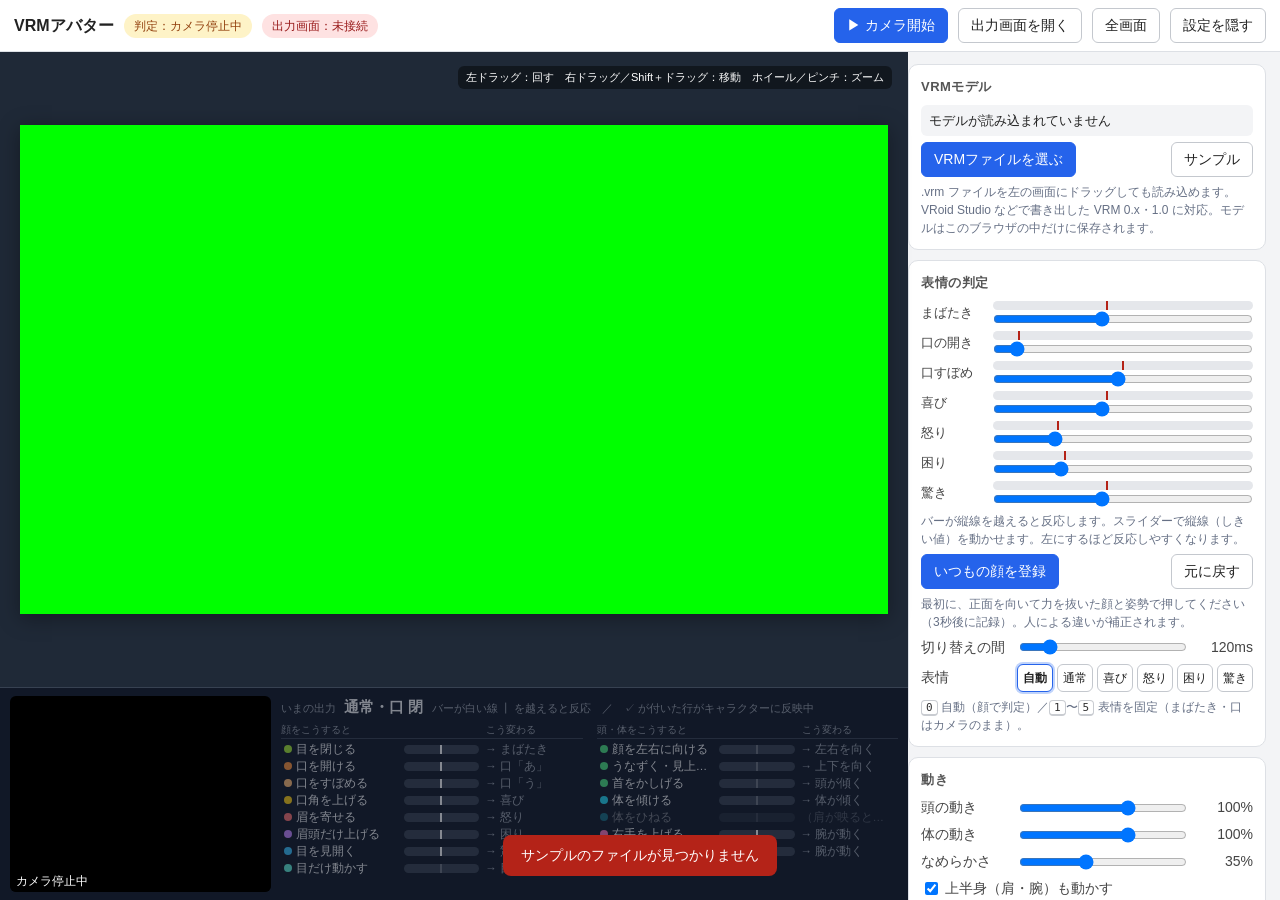
==== index.html @ b165fdb2 "Add files via upload" ====
<!doctype html>
<html lang="ja">
<head>
<meta charset="utf-8">
<meta name="viewport" content="width=device-width, initial-scale=1">
<title>VRMアバター（表情・体で動く）</title>
<link rel="icon" href="data:image/svg+xml,%3Csvg xmlns=%22http://www.w3.org/2000/svg%22 viewBox=%220 0 100 100%22%3E%3Ctext y=%22.9em%22 font-size=%2290%22%3E%F0%9F%A7%91%3C/text%3E%3C/svg%3E">
<link rel="stylesheet" href="css/style.css?v=20261124">
<script type="importmap">{ "imports": { "three": "./vendor/three/three.module.min.js", "three/addons/": "./vendor/three/addons/" } }</script>
</head>
<body>
<header>
  <h1>VRMアバター</h1>
  <span id="camStatus" class="pill wait">判定：準備中…</span>
  <span id="stageStatus" class="pill ng">出力画面：未接続</span>
  <span class="spacer"></span>
  <button id="btnCam" class="primary" disabled>▶ カメラ開始</button>
  <button id="btnOpenStage">出力画面を開く</button>
  <button id="btnFull" title="キャラクターだけを全画面表示（F）">全画面</button>
  <button id="btnPanel" title="右の設定を隠す／出す（H）">設定を隠す</button>
</header>

<main>
  <section id="stageWrap">
    <div id="viewArea">
      <canvas id="cv"></canvas>
      <div id="viewHelp">左ドラッグ：回す　右ドラッグ／Shift＋ドラッグ：移動　ホイール／ピンチ：ズーム</div>
      <div id="countdown" class="hide"></div>
      <div id="dropHint">ここに .vrm ファイルをドロップ</div>
    </div>
    <div id="monitor">
      <div id="camBox">
        <video id="video" playsinline muted></video>
        <canvas id="ov"></canvas>
        <div id="monLabel">カメラ停止中</div>
      </div>
      <div id="guide">
        <div class="gh"><small>いまの出力</small><b id="gNow">—</b><span class="gleg">バーが白い線 ┃ を越えると反応　／　✓ が付いた行がキャラクターに反映中</span></div>
        <div class="gcols">
          <div><div class="gcap"><span>顔をこうすると</span><span></span><span>こう変わる</span></div><div id="gFace"></div></div>
          <div><div class="gcap"><span>頭・体をこうすると</span><span></span><span>こう変わる</span></div><div id="gBody"></div></div>
        </div>
      </div>
    </div>
  </section>

  <aside>
    <div class="card">
      <h2>VRMモデル</h2>
      <div id="modelInfo" class="model">読み込み中…</div>
      <div class="row"><button id="btnFile" class="primary">VRMファイルを選ぶ</button><span class="spacer"></span><button id="btnSample">サンプル</button></div>
      <input id="fileVrm" type="file" accept=".vrm,.glb" hidden>
      <p class="note">.vrm ファイルを左の画面にドラッグしても読み込めます。VRoid Studio などで書き出した VRM 0.x・1.0 に対応。モデルはこのブラウザの中だけに保存されます。</p>
    </div>

    <div class="card">
      <h2>表情の判定 <span class="muted" id="fps"></span></h2>
      <div id="meters"></div>
      <p class="note">バーが縦線を越えると反応します。スライダーで縦線（しきい値）を動かせます。左にするほど反応しやすくなります。</p>
      <div class="row"><button id="btnCalib" class="primary">いつもの顔を登録</button><span class="spacer"></span><button id="btnResetDetect">元に戻す</button></div>
      <p class="note">最初に、正面を向いて力を抜いた顔と姿勢で押してください（3秒後に記録）。人による違いが補正されます。</p>
      <div class="row"><label for="rngHold">切り替えの間</label><input id="rngHold" type="range" min="0" max="800" step="10"><output id="outHold"></output></div>
      <div class="row"><label>表情</label><div id="faceButtons" class="faces"></div></div>
      <p class="note"><kbd>0</kbd> 自動（顔で判定）／<kbd>1</kbd>〜<kbd>5</kbd> 表情を固定（まばたき・口はカメラのまま）。</p>
    </div>

    <div class="card">
      <h2>動き</h2>
      <div class="row"><label for="rngHead">頭の動き</label><input id="rngHead" type="range" min="0" max="1.5" step="0.05"><output id="outHead"></output></div>
      <div class="row"><label for="rngBody">体の動き</label><input id="rngBody" type="range" min="0" max="1.5" step="0.05"><output id="outBody"></output></div>
      <div class="row"><label for="rngSmooth">なめらかさ</label><input id="rngSmooth" type="range" min="0" max="0.9" step="0.05"><output id="outSmooth"></output></div>
      <div class="row"><label class="check"><input id="chkPose" type="checkbox"> 上半身（肩・腕）も動かす</label></div>
      <div class="row"><label class="check"><input id="chkGaze" type="checkbox"> 目線を動かす</label></div>
      <div class="row"><label class="check"><input id="chkWink" type="checkbox"> ウインク（左右別々のまばたき）</label></div>
      <div class="row"><label class="check"><input id="chkMirror" type="checkbox"> 鏡のように動かす（カメラ映像を左右反転）</label></div>
      <p class="note">腕は、ひじがカメラに映ったときに動きます（カメラから少し離れると映ります）。映っていないときは自然に下ろした形になります。</p>
    </div>

    <div class="card">
      <h2>見え方</h2>
      <div class="row"><label>背景色</label>
        <div class="seg" id="bgButtons">
          <button data-bg="#00ff00"><i style="background:#00ff00"></i>緑</button>
          <button data-bg="#0000ff"><i style="background:#0000ff"></i>青</button>
          <button data-bg="#ff00ff"><i style="background:#ff00ff"></i>マゼンタ</button>
          <button data-bg="#ffffff"><i style="background:#ffffff"></i>白</button>
        </div>
      </div>
      <div class="row"><label></label><span class="muted">ほかの色</span><input id="bgCustom" type="color" title="ほかの色" value="#00ff00"></div>
      <div class="row"><label>構図</label>
        <div class="seg"><button data-frame="face">顔</button><button data-frame="bust">上半身</button><button data-frame="full">全身</button></div>
      </div>
      <div class="row"><label for="rngRot">体の向き</label><input id="rngRot" type="range" min="-180" max="180" step="5"><output id="outRot"></output></div>
      <div class="row"><span class="spacer"></span><button id="btnFront">正面・上半身に戻す</button></div>
      <p class="note">プレビューをドラッグして、回す・動かす・ズームができます。出力画面も同じ構図・背景色になります。</p>
    </div>

    <div class="card">
      <h2>カメラ</h2>
      <div class="row"><label for="selCam">使うカメラ</label><select id="selCam"><option value="">標準のカメラ</option></select></div>
      <div class="row"><label class="check"><input id="chkMonitor" type="checkbox"> カメラ映像とガイドを表示（<kbd>M</kbd>）</label></div>
      <p class="note">カメラの映像はこのパソコンの中だけで処理され、どこにも送られません。</p>
    </div>
  </aside>
</main>
<div id="toast" class="hide"></div>
<script src="js/common.js?v=20261124"></script>
<script src="js/detect.js?v=20261124"></script>
<script type="module" src="js/app.js?v=20261124"></script>
</body>
</html>
---- css/style.css ----
* { box-sizing: border-box; }
html, body { margin: 0; height: 100%; }
body { font: 14px/1.5 -apple-system, BlinkMacSystemFont, "Hiragino Sans", "Noto Sans JP", sans-serif; color: #222; background: #f3f4f6; display: flex; flex-direction: column; }
h1 { font-size: 16px; margin: 0; white-space: nowrap; }
h2 { font-size: 13px; margin: 0 0 8px; color: #555; letter-spacing: .04em; }
kbd { font: 11px ui-monospace, Menlo, monospace; background: #fff; border: 1px solid #c9ccd1; border-bottom-width: 2px; border-radius: 4px; padding: 0 4px; color: #333; }
button { font: inherit; padding: 6px 12px; border: 1px solid #c4c8ce; border-radius: 6px; background: #fff; color: #222; cursor: pointer; white-space: nowrap; }
button:hover { background: #f0f2f5; }
button:disabled { opacity: .5; cursor: default; }
button.primary { background: #2563eb; border-color: #2563eb; color: #fff; }
button.primary:hover { background: #1d4fd8; }
button.primary kbd { background: #1d4fd8; border-color: #6d9bf5; color: #fff; }
button.danger { color: #b42318; border-color: #e3b5b0; }
input[type=text], select, textarea { font: inherit; padding: 6px 8px; border: 1px solid #c4c8ce; border-radius: 6px; background: #fff; color: #222; }
textarea { resize: vertical; width: 100%; }
.spacer { flex: 1; }
.muted { color: #667085; }
.note { margin: 6px 0 0; font-size: 12px; color: #667085; }
code { background: #eef0f3; padding: 0 4px; border-radius: 4px; }

header { display: flex; align-items: center; gap: 10px; padding: 8px 14px; background: #fff; border-bottom: 1px solid #dde0e5; }
header .title { width: 200px; }
.pill { font-size: 12px; padding: 3px 10px; border-radius: 999px; white-space: nowrap; }
.pill.ok { background: #dcfce7; color: #166534; }
.pill.ng { background: #fee2e2; color: #991b1b; }
.pill.wait { background: #fef3c7; color: #92400e; }
main { flex: 1; min-height: 0; display: flex; }
aside { width: 372px; flex: none; overflow-y: auto; padding: 12px 14px 40px 0; }
.card { background: #fff; border: 1px solid #dde0e5; border-radius: 10px; padding: 12px; margin-bottom: 10px; }
.row { display: flex; align-items: center; gap: 8px; margin-top: 6px; }
.row > label:first-child { flex: none; width: 88px; color: #444; white-space: nowrap; }
.row input[type=range] { flex: 1; min-width: 0; }
.row select, .row input[type=text] { flex: 1; min-width: 0; }
.row output { flex: none; width: 56px; text-align: right; font-variant-numeric: tabular-nums; color: #444; }
.check { display: flex; align-items: center; gap: 4px; white-space: nowrap; }
.seg { display: flex; gap: 6px; flex: 1; }
.seg button { flex: 1; padding: 5px 4px; display: flex; align-items: center; justify-content: center; gap: 5px; }
.seg button i { width: 14px; height: 14px; border-radius: 3px; border: 1px solid rgba(0,0,0,.25); }
.seg button.on { border-color: #2563eb; box-shadow: 0 0 0 2px #bfd3fb; font-weight: 600; }
#toast { position: fixed; left: 50%; bottom: 24px; transform: translateX(-50%); background: #1f2937; color: #fff; padding: 10px 18px; border-radius: 8px; max-width: 80vw; z-index: 50; transition: opacity .3s; }
#toast.hide { opacity: 0; pointer-events: none; }
#toast.err { background: #b42318; }
input[type=color] { width: 34px; height: 30px; padding: 2px; border: 1px solid #c4c8ce; border-radius: 6px; background: #fff; flex: none; }

/* VRMアバター */
#stageWrap { flex: 1; min-width: 0; display: flex; flex-direction: column; background: #1f2937; }
#viewArea { flex: 1; min-height: 0; position: relative; display: flex; align-items: center; justify-content: center; padding: 10px; container-type: size; }
#cv { width: min(100cqw - 20px, (100cqh - 20px) * 16 / 9); aspect-ratio: 16 / 9; height: auto; display: block; box-shadow: 0 4px 20px rgba(0,0,0,.35); cursor: grab; touch-action: none; }
#cv:active { cursor: grabbing; }
#stageWrap:fullscreen { background: #000; }
#stageWrap:fullscreen #monitor, #stageWrap:fullscreen #countdown, #stageWrap:fullscreen #viewHelp { display: none; }
#stageWrap:fullscreen #viewArea { padding: 0; }
#viewHelp { position: absolute; top: 14px; right: 16px; font-size: 11px; color: #fff; background: rgba(0,0,0,.45); padding: 3px 8px; border-radius: 6px; pointer-events: none; }
#dropHint { display: none; position: absolute; inset: 10px; border: 3px dashed #93c5fd; border-radius: 12px; background: rgba(37,99,235,.25); color: #fff; font-size: 28px; font-weight: 700; align-items: center; justify-content: center; pointer-events: none; }
#stageWrap.drag #dropHint { display: flex; }
#monitor { flex: none; display: flex; gap: 10px; align-items: stretch; padding: 8px 10px; background: #111827; color: #f3f4f6; border-top: 1px solid #374151; }
#monitor.hide { display: none; }
#camBox { position: relative; height: 196px; aspect-ratio: 4 / 3; flex: none; border-radius: 6px; overflow: hidden; background: #000; }
#camBox video, #camBox canvas { position: absolute; inset: 0; width: 100%; height: 100%; object-fit: cover; display: block; }
#monitor.mirror #camBox video, #monitor.mirror #camBox canvas { transform: scaleX(-1); }
#monLabel { position: absolute; left: 0; right: 0; bottom: 0; background: rgba(0,0,0,.6); color: #fff; font-size: 12px; padding: 2px 6px; }
#monLabel.lost { background: rgba(180,35,24,.85); }
#guide { flex: 1; min-width: 0; font-size: 11.5px; display: flex; flex-direction: column; gap: 3px; }
#guide.off { opacity: .5; }
.gh { display: flex; align-items: baseline; gap: 8px; white-space: nowrap; overflow: hidden; }
.gh small { color: #9ca3af; font-size: 11px; }
.gh b { font-size: 15px; }
.gh .gleg { color: #9ca3af; font-size: 10.5px; overflow: hidden; text-overflow: ellipsis; }
.gcols { display: grid; grid-template-columns: 1fr 1fr; gap: 14px; }
.gcap, .grow { display: grid; grid-template-columns: minmax(0, 1.2fr) minmax(36px, .8fr) minmax(0, 1fr); gap: 6px; align-items: center; }
.gcap { color: #9ca3af; font-size: 10px; border-bottom: 1px solid #374151; padding-bottom: 1px; margin-bottom: 2px; }
.grow { border-radius: 4px; padding: 0 3px; line-height: 17px; }
.grow .gd { white-space: nowrap; overflow: hidden; text-overflow: ellipsis; }
.grow .gd i { display: inline-block; width: 8px; height: 8px; border-radius: 50%; margin-right: 4px; }
.grow .gb { position: relative; height: 9px; background: #374151; border-radius: 5px; overflow: hidden; }
.grow .gb b { position: absolute; top: 0; bottom: 0; border-radius: 5px; opacity: .55; }
.grow .gb u { position: absolute; top: -3px; bottom: -3px; width: 2px; background: #f9fafb; left: calc(50% - 1px); }
.grow.bi .gb u { background: #6b7280; }
.grow .gr { color: #9ca3af; white-space: nowrap; overflow: hidden; text-overflow: ellipsis; }
.grow.on { background: rgba(255,255,255,.1); }
.grow.on .gb b { opacity: 1; }
.grow.on .gr { color: #fff; font-weight: 700; }
.grow.na { opacity: .45; }
#countdown { position: absolute; inset: 0; display: flex; align-items: center; justify-content: center; font-size: 120px; font-weight: 700; color: #fff; text-shadow: 0 4px 20px rgba(0,0,0,.6); pointer-events: none; background: rgba(0,0,0,.25); text-align: center; }
#countdown small { display: block; font-size: 28px; font-weight: 500; }
#countdown.hide { display: none; }
body.nopanel aside { display: none; }
.model { font-size: 13px; padding: 6px 8px; background: #f3f4f6; border-radius: 6px; }
.warnline { color: #92400e; font-size: 12px; margin-top: 4px; }
.mrow { display: grid; grid-template-columns: 64px 1fr; gap: 2px 8px; align-items: center; margin-top: 5px; }
.mrow .lb { font-size: 13px; color: #444; grid-row: span 2; }
.mrow.on .lb { color: #1d4fd8; font-weight: 700; }
.meter { position: relative; height: 9px; background: #e5e7eb; border-radius: 5px; overflow: hidden; }
.meter b { position: absolute; left: 0; top: 0; bottom: 0; background: #9db8f5; border-radius: 5px; }
.mrow.on .meter b { background: #2563eb; }
.meter i { position: absolute; top: -2px; bottom: -2px; width: 2px; background: #b42318; }
.mrow input[type=range] { width: 100%; margin: 0; height: 14px; }
.faces { display: grid; grid-template-columns: repeat(6, 1fr); gap: 4px; flex: 1; }
.faces button { padding: 4px 2px; font-size: 12px; }
.faces button.on { border-color: #2563eb; box-shadow: 0 0 0 2px #bfd3fb; font-weight: 600; }
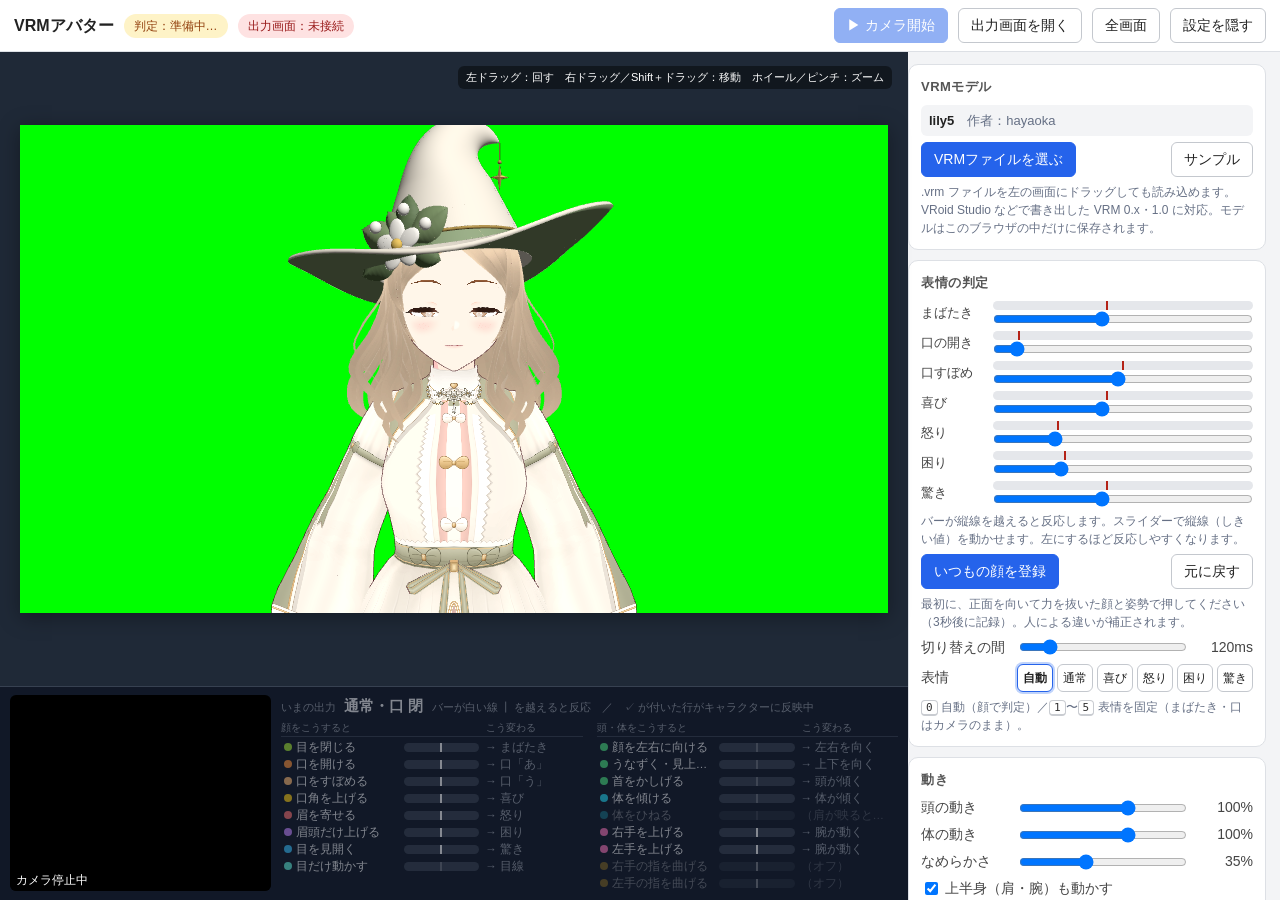
==== commit 47a1c9f0: "Add files via upload" ====
--- a/index.html
+++ b/index.html
@@ -5,7 +5,7 @@
 <meta name="viewport" content="width=device-width, initial-scale=1">
 <title>VRMアバター（表情・体で動く）</title>
 <link rel="icon" href="data:image/svg+xml,%3Csvg xmlns=%22http://www.w3.org/2000/svg%22 viewBox=%220 0 100 100%22%3E%3Ctext y=%22.9em%22 font-size=%2290%22%3E%F0%9F%A7%91%3C/text%3E%3C/svg%3E">
-<link rel="stylesheet" href="css/style.css?v=20261124">
+<link rel="stylesheet" href="css/style.css?v=20261124b">
 <script type="importmap">{ "imports": { "three": "./vendor/three/three.module.min.js", "three/addons/": "./vendor/three/addons/" } }</script>
 </head>
 <body>
@@ -70,10 +70,11 @@
       <div class="row"><label for="rngBody">体の動き</label><input id="rngBody" type="range" min="0" max="1.5" step="0.05"><output id="outBody"></output></div>
       <div class="row"><label for="rngSmooth">なめらかさ</label><input id="rngSmooth" type="range" min="0" max="0.9" step="0.05"><output id="outSmooth"></output></div>
       <div class="row"><label class="check"><input id="chkPose" type="checkbox"> 上半身（肩・腕）も動かす</label></div>
+      <div class="row"><label class="check"><input id="chkHands" type="checkbox"> 指も動かす（手の判定）</label></div>
       <div class="row"><label class="check"><input id="chkGaze" type="checkbox"> 目線を動かす</label></div>
       <div class="row"><label class="check"><input id="chkWink" type="checkbox"> ウインク（左右別々のまばたき）</label></div>
       <div class="row"><label class="check"><input id="chkMirror" type="checkbox"> 鏡のように動かす（カメラ映像を左右反転）</label></div>
-      <p class="note">腕は、ひじがカメラに映ったときに動きます（カメラから少し離れると映ります）。映っていないときは自然に下ろした形になります。</p>
+      <p class="note">腕は、ひじがカメラに映ったときに動きます（カメラから少し離れると映ります）。指は手がカメラに映ったときに動き、腕も映っていれば手首の向きも変わります。動きが重いときは「指も動かす」を切ってください。</p>
     </div>
 
     <div class="card">
@@ -104,8 +105,8 @@
   </aside>
 </main>
 <div id="toast" class="hide"></div>
-<script src="js/common.js?v=20261124"></script>
-<script src="js/detect.js?v=20261124"></script>
-<script type="module" src="js/app.js?v=20261124"></script>
+<script src="js/common.js?v=20261124b"></script>
+<script src="js/detect.js?v=20261124b"></script>
+<script type="module" src="js/app.js?v=20261124b"></script>
 </body>
 </html>
